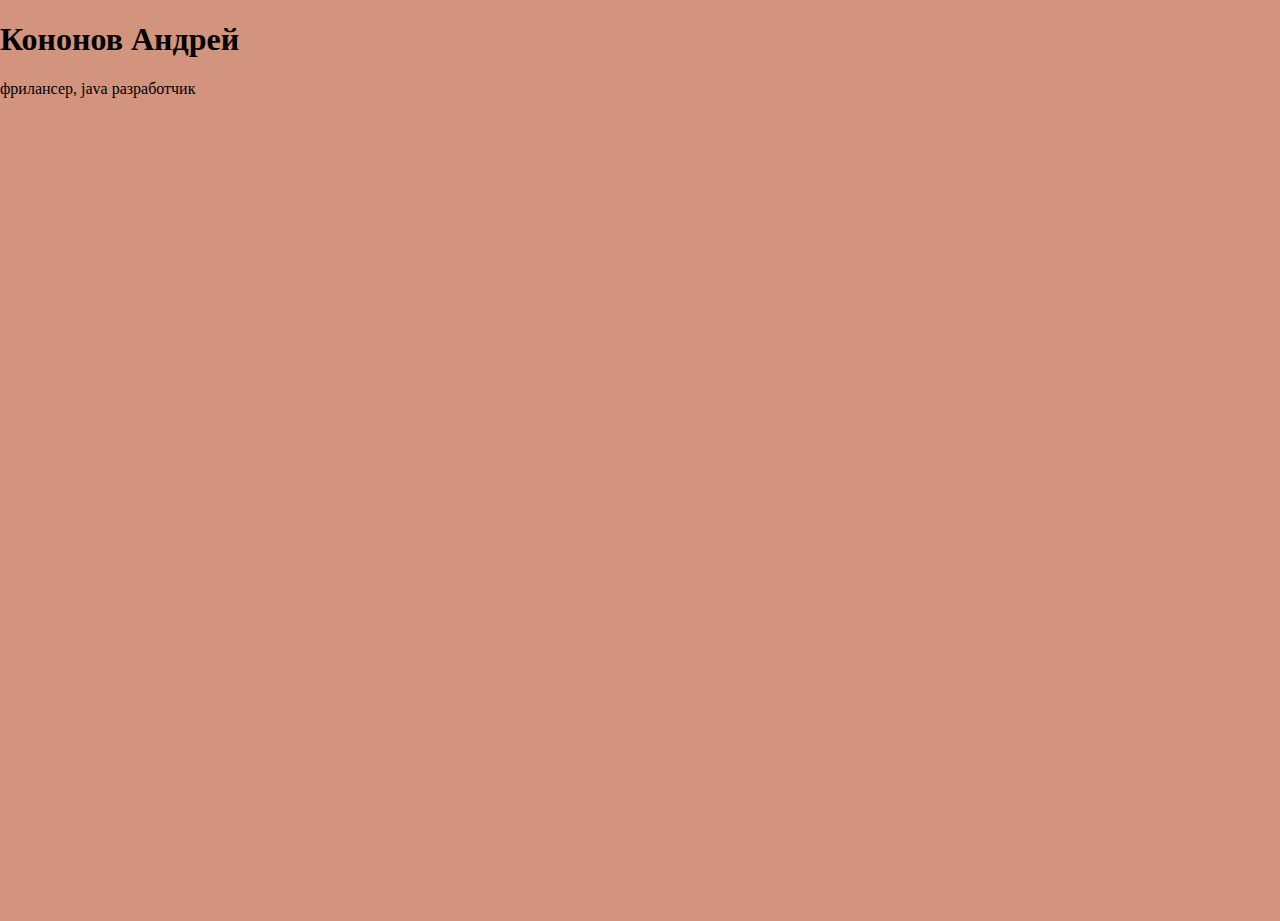
==== index.html @ a5bd852a "First commit" ====
<!DOCTYPE html>
<html lang="ru">
<head>
    <meta charset="UTF-8">
    <meta name="viewport" content="width=device-width, initial-scale=1.0">
    <title>Сайт тест</title>
    <link rel="stylesheet" href="./css/main.css">
</head>
</h6>
<body>
    <div class="header-one">
        <h1 class="header-title">Кононов Андрей</h1>
        <p class="header-subtitle">фрилансер, java разработчик</p>
    </div>
</body>
</html>
---- css/main.css ----
body{
    margin: 0;
    background-color: rgb(211, 148, 125);
}

.header-one {
    width: 100%;
    height: 100vh;
    background-image: image("./../imagen");

}
.header-title{
    
}
.header-subtitle{
    
}
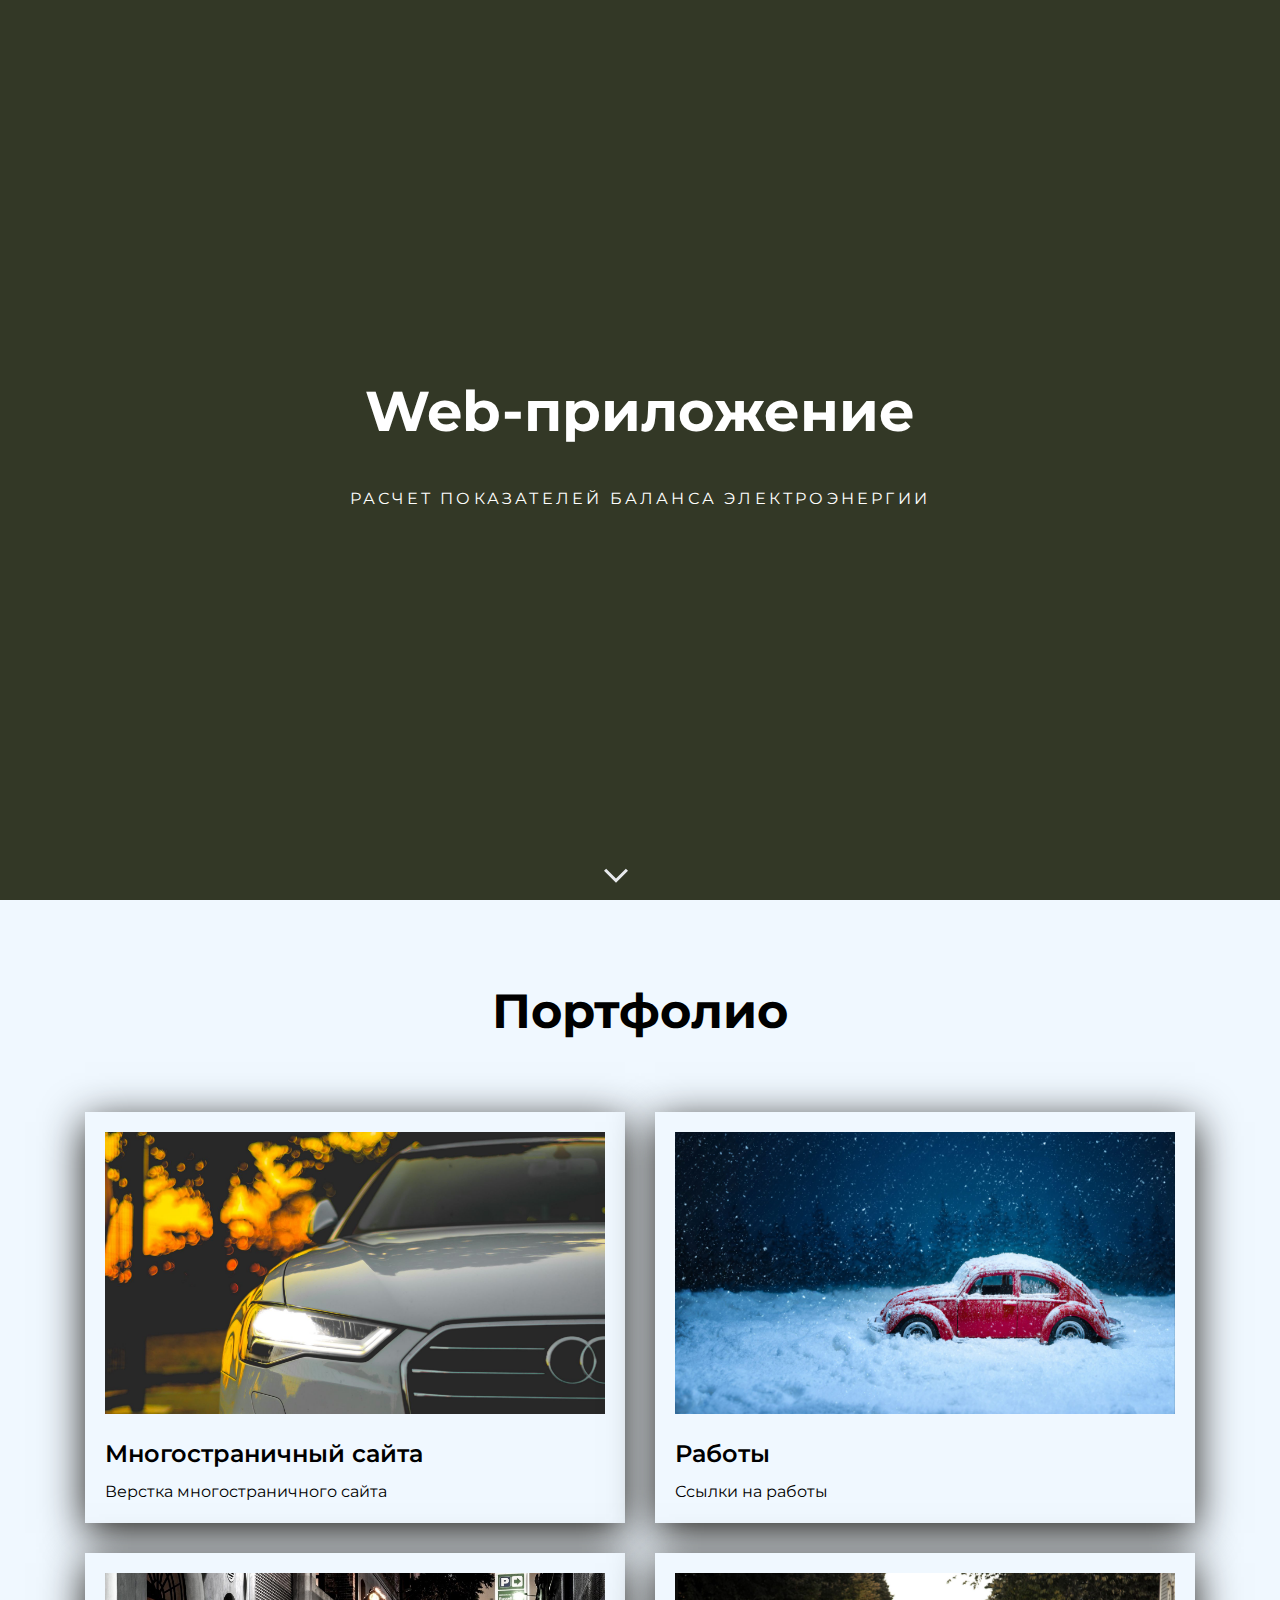
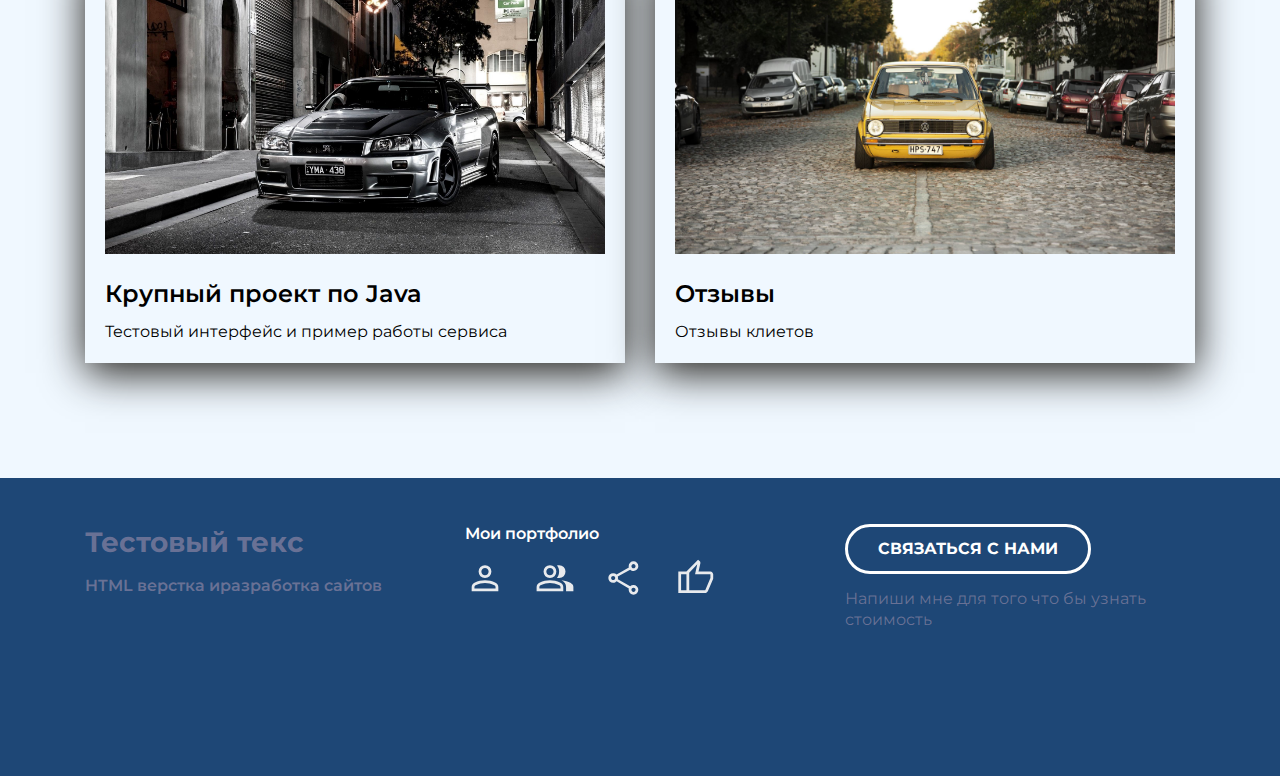
==== commit 02efb83f: "Two commit" ====
--- a/index.html
+++ b/index.html
@@ -5,12 +5,113 @@
     <meta name="viewport" content="width=device-width, initial-scale=1.0">
     <title>Сайт тест</title>
     <link rel="stylesheet" href="./css/main.css">
+    <link rel="stylesheet" href="/css/media.css">
+    <link href="https://fonts.googleapis.com/css2?family=Montserrat:ital,wght@0,100..900;1,100..900&display=swap" rel="stylesheet">
 </head>
-</h6>
 <body>
-    <div class="header-one">
-        <h1 class="header-title">Кононов Андрей</h1>
-        <p class="header-subtitle">фрилансер, java разработчик</p>
-    </div>
+    <header class="header-one" id="header">
+        <h1 class="header-title">Web-приложение</h1>
+        <p class="header-subtitle">Расчет показателей баланса электроэнергии </p>
+        <a href="#portfolio" class="header-arrow"> <img src="./imagen/keyboard_arrow_down_48dp_E8EAED_FILL0_wght400_GRAD0_opsz48.svg" alt="arrow">
+        </a>
+    </header>
+    <main>
+        <section class="portfolio" id="portfolio">
+            <div class="conteiner">
+                <h2 class="portfolio-header" > Портфолио</h2>
+                <!-- Portfolio-->
+                <div class="portfolio-cards-wrapper">
+                    <!-- Card-->
+                    <div class="card">
+                        <a href="index2.html" class="card-link">
+                            <img class="card-img" src="./imagen/portfolio/portf-1.jpg" alt="imagen">
+                            <h3 class="card-title">Многостраничный сайта</h3>
+                            <p>Верстка многостраничного сайта</p>
+                        </a>
+                    </div>
+                    <!-- // Card-->
+
+                    <!-- Card-->
+                    <div class="card">
+                        <a href="index2.html" class="card-link">
+                            <img class="card-img" src="./imagen/portfolio/portf-2.jpg" alt="imagen">
+                            <h3 class="card-title">Работы</h3>
+                            <p>Ссылки на работы</p>
+                        </a>
+                    </div>
+                    <!-- // Card-->
+
+                    <!-- Card-->
+                    <div class="card">
+                        <a href="index2.html" class="card-link">
+                            <img class="card-img" src="./imagen/portfolio/portf-3.jpg" alt="imagen">
+                            <h3 class="card-title">Крупный проект по Java</h3>
+                            <p>Тестовый интерфейс и пример работы сервиса</p>
+                        </a>
+                    </div>
+                    <!-- // Card-->
+
+                    <!-- Card-->
+                    <div class="card">
+                        <a href="index2.html" class="card-link">
+                            <img class="card-img" src="./imagen/portfolio/portf-4.jpg" alt="imagen">
+                            <h3 class="card-title">Отзывы</h3>
+                            <p>Отзывы клиетов</p>
+                        </a>
+                    </div>
+                    <!-- // Card-->
+
+                </div>
+                <!-- //Portfolio -->
+            </div>
+        </section>
+    </main>
+    <footer class="footer">
+        <div class="conteiner">
+            <div class="footer-row">
+                <div class="footer-copyright footer-col" >
+                    <div class="footer-copyright-name"> Тестовый текс</div>
+                    <p>HTML верстка иразработка сайтов</p>
+                </div>
+                <!-- Footer icons-->    
+                <div class="footer-icons footer-col">
+                    <p>Мои портфолио</p>
+                    <div class="footer-icons-row">
+                        <a href="#">
+                            <div class="footer-icons">
+                                <img src="./imagen/icons/person.svg" alt="icon">
+                            </div>
+                        </a>
+                        <a href="#">
+                            <div class="footer-icons">
+                                <img src="./imagen/icons/group.svg" alt="icon">
+                            </div>
+                        </a>
+                        <a href="#">
+                            <div class="footer-icons">
+                                <img src="./imagen/icons/share.svg" alt="icon">
+                            </div>
+                        </a>
+                        <a href="#">
+                            <div class="footer-icons">
+                                <img src="./imagen/icons/thumb.svg" alt="icon">
+                            </div>
+                        </a>
+                    </div>
+                </div>
+                <!-- // Footer icons-->
+                <div class="footer-contacs footer-col">
+                    <a href="https://dzen.ru/webcademy" class="footer-button"> Связаться с нами</a>
+                    <p>Напиши мне для того что бы узнать стоимость </p>
+                </div> 
+            </div>
+        </div>
+    </footer>
+
+    <!-- Библиотеки и плагины-->
+     <script src="./libs/jquery/jquery-3.7.1.min.js"></script>
+     <script src="./libs/vide/jquery.vide.min.js"></script>
+     <!-- Собственный скрипт-->
+      <script src="./js/main.js"></script>
 </body>
 </html>--- a/css/main.css
+++ b/css/main.css
@@ -1,21 +1,271 @@
-
-
-
+*{
+    box-sizing: border-box;
+}
+html{
+    scroll-behavior: smooth;
+}
 
 body{
     margin: 0;
-    background-color: rgb(211, 148, 125);
+    font-family: 'Montserrat', sans-serif;
+    color: black;
+}
+img{
+    max-width: 100%;
+}
+.conteiner{
+    max-width: 1140px;
+    margin-left: auto;
+    margin-right: auto;
+    padding-left: 15px;
+    padding-right: 15px;
+}
+
+.none{
+    display: none !important;
 }
 
 .header-one {
+    position: relative;
+    display: flex;
+    flex-direction: column;
+    justify-content: center;
+    align-items: center;
+
     width: 100%;
     height: 100vh;
-    background-image: image("./../imagen");
-
-}
+
+    /*background-image: url("./../imagen/heder/heder-1.jpg") ;*/
+    background-size: cover;
+    background-position: center;
+}
+
 .header-title{
-    
-}
+    margin: 0;
+    margin-bottom: 25px;
+    font-weight: 700;
+    font-size: 56px;
+    line-height: 130%;
+    text-align: center;
+    color: rgb(255, 255, 255);    
+}
+
 .header-subtitle{
-    
+    font-weight: 400;
+    font-size: 16px;
+    line-height: 130%;
+    text-align: center;
+    letter-spacing: 0.2em;
+    text-transform: uppercase;
+    color: rgb(255, 255, 255);   
+}
+
+.header-arrow{
+    width: 48px;
+    height: 48px;
+    position: absolute;
+    bottom: 0;
+    transform: translate(-50%,0);
+}
+
+/* Portfolio*/
+.portfolio {
+padding-top: 80px;
+padding-bottom: 115px;
+background-color: aliceblue;
+}
+.portfolio-header{ 
+    margin: 0;
+    margin-bottom: 70px;
+    font-weight: 700;
+    font-size: 48px;
+    line-height: 130%;
+    text-align: center;
+    color: black;
+
+}
+.portfolio-cards-wrapper{
+    display: flex;
+    flex-wrap: wrap;
+    justify-content: space-between;
+}
+.card{
+    margin-bottom: 30px;
+    background-color: aliceblue;
+    max-width: 540px;
+    box-shadow: 0px 10px 40px rgb(31, 29, 25);
+    transition: transform 0.2s ease-in-out;
+}
+.card:hover{
+    transform: translateY(15px);
+}
+.card-link{
+    padding: 20px;
+    color: #000;
+    display: block;
+    text-decoration: none;
+}
+.card-link:hover{
+    color: blue;
+}
+
+.card:last-child, .card:nth-last-child(2)  {
+    margin-bottom: 0;
+}
+
+.card-title{
+    margin: 0;
+    margin-top: 20px;
+    margin-bottom: 13px;
+    font-weight: 600;
+    font-size: 24px;
+    line-height: 130%;
+}
+.card p {
+    margin: 0;
+    font-size: 16px;
+    line-height: 130%;
+}
+
+/* Footer */
+
+.footer {
+    margin: 0;
+    background: #1e4776;
+    padding-top: 46px;
+    padding-bottom: 130px;
+    color: white;
+
+}
+
+.footer-row{
+    display: flex;
+    flex-direction: row;
+    justify-content:  space-between;
+}
+
+.footer-col{
+    max-width: 350px;
+    flex-grow: 1;
+}
+
+.footer-copyright{
+    color: #7E7E9Ec9;
+    line-height: 1.3;
+}
+
+.footer-copyright-name{
+    font-weight: 700;
+    font-size: 28px;
+}
+
+.footer-copyright p {
+    font-weight: 600;
+    font-size: 16px;
+}
+
+
+.footer-icons-row{
+    display: flex;
+    align-items: center;
+}
+
+.footer-icons p{
+    margin: 0;
+    margin-bottom: 15px;
+    font-weight: 600;
+    font-size: 16px;
+}
+
+.footer-icons-row > * + * {
+    margin-left: 30px;
+}
+
+
+.footer-button{
+    display: inline-block;
+    border: 3px solid white ;
+    border-radius: 50px;
+    padding-left: 30px;
+    padding-right: 30px;
+    color: white;
+    line-height: 44px;
+
+    font-weight: 700;
+    font-size: 16px;
+    text-transform: uppercase;
+    text-decoration: none;
+    transition: all ease-in-out;
+}
+.footer-button:hover{
+    color: #1e4776;
+    background-color: white;
+}
+
+.footer-contacs p{
+    margin: 15px 0;
+    font-size: 16px;
+    line-height: 1.3;
+    color: #7E7E9Ec9;
+
+}
+
+/* Two page */
+
+.project {
+    padding-top: 80px;
+    padding-bottom: 80px;
+    margin: 0;
+    text-align: center;
+    background: white;
+}
+
+.project-header{
+    margin: 0;
+    margin-bottom: 40px;
+    padding: 20px;
+    font-size: 46px;
+    line-height: 1.3;
+}
+
+.project-image{
+    background-color: #000;
+    margin: auto;
+    box-shadow: 60px -60px 800px rgb(62, 11, 109);
+    width: fit-content;
+    margin-bottom: 40px;
+}
+
+
+.project-disc{
+    margin: 70px auto 60px;
+    max-width: 730px;
+}
+
+.project-disc p{
+    font-size: 16px;
+    line-height: 1.5;
+    margin-bottom: 15px;
+
+}
+
+.project-button-one{
+    display: inline-block;
+    border: 3px solid #1e4776 ;
+    border-radius: 60px;
+    padding-left: 30px;
+    padding-right: 30px;
+    color: #1e4776;
+    line-height: 54px;
+
+    font-weight: 700;
+    font-size: 16px;
+    text-transform: uppercase;
+    text-decoration: none;
+    transition: all ease-in;
+}
+
+.project-button-one:hover{
+    color: white;
+    background-color: #1e4776;
 }--- a/css/media.css
+++ b/css/media.css
@@ -0,0 +1,106 @@
+/* Для экрана меньше  */
+@media (max-width: 1140px){
+    .card{
+        width: calc(50% - 15px);
+    }
+    .footer{
+        padding-top: 40px;
+        padding-bottom: 60px;
+    }
+    .footer-row{
+        flex-direction: column-reverse;
+        align-items: center;
+    }
+    .footer-col{
+        text-align: center;
+        margin-bottom: 50px;
+    }
+    .project-image{
+        width: calc(80%);
+    }
+}
+@media (max-width: 760px){
+    .header-title {
+        font-size: 32px;
+    }
+    .header-subtitle {
+       font-size: 12px; 
+    }
+    .portfolio{
+        padding-top: 40px;
+        padding-bottom: 57px;
+    }
+    .portfolio-header{
+        font-size: 24px;
+        margin-bottom: 30px;
+    }
+    .portfolio-cards-wrapper{
+        justify-content: center;
+    }
+    .card {
+        max-width: 530px;
+        width: 100%;
+    }
+    .card:nth-last-child(2){
+        margin-bottom: 30px;
+    }
+    .card-link {
+        padding: 10px;
+    }
+    .card-title{
+        font-size: 12px;
+        margin-top: 10px;
+        margin-bottom: 6px;
+
+    }
+    .card p{
+        font-size: 8px;
+    }
+    .footer-row{
+        flex-direction: column-reverse;
+        align-items: center;
+    }
+    
+    .footer-col:first-child{
+        margin-bottom: 0;
+    }
+    .footer-copyright-name{
+        font-size: 18px;
+    }
+    .footer-copyright p{
+        font-size: 14px;
+    }
+    .footer-icons p{
+        font-style: 14px;
+    }
+    .footer-contacs p{
+        font-style: 14px;
+        margin: 0;
+        margin-top: 15px;
+    }
+    .project{
+        padding-top: 40px;
+        padding-bottom: 60px;
+    }
+    .project-header{
+        font-size: 28px;
+        padding: 10px;
+        margin-bottom: 30px;
+    }
+    .project-image{
+        margin-bottom: 20px;
+    }
+    .project-disc p{
+        font-size: 10px;
+    }
+    .project-disc{
+        margin: 30px auto 30px;
+    }
+    .project-button-one{
+        padding-left: 15px;
+        padding-right: 15px;
+        font-size: 10px;
+        line-height: 35px;
+
+    }
+}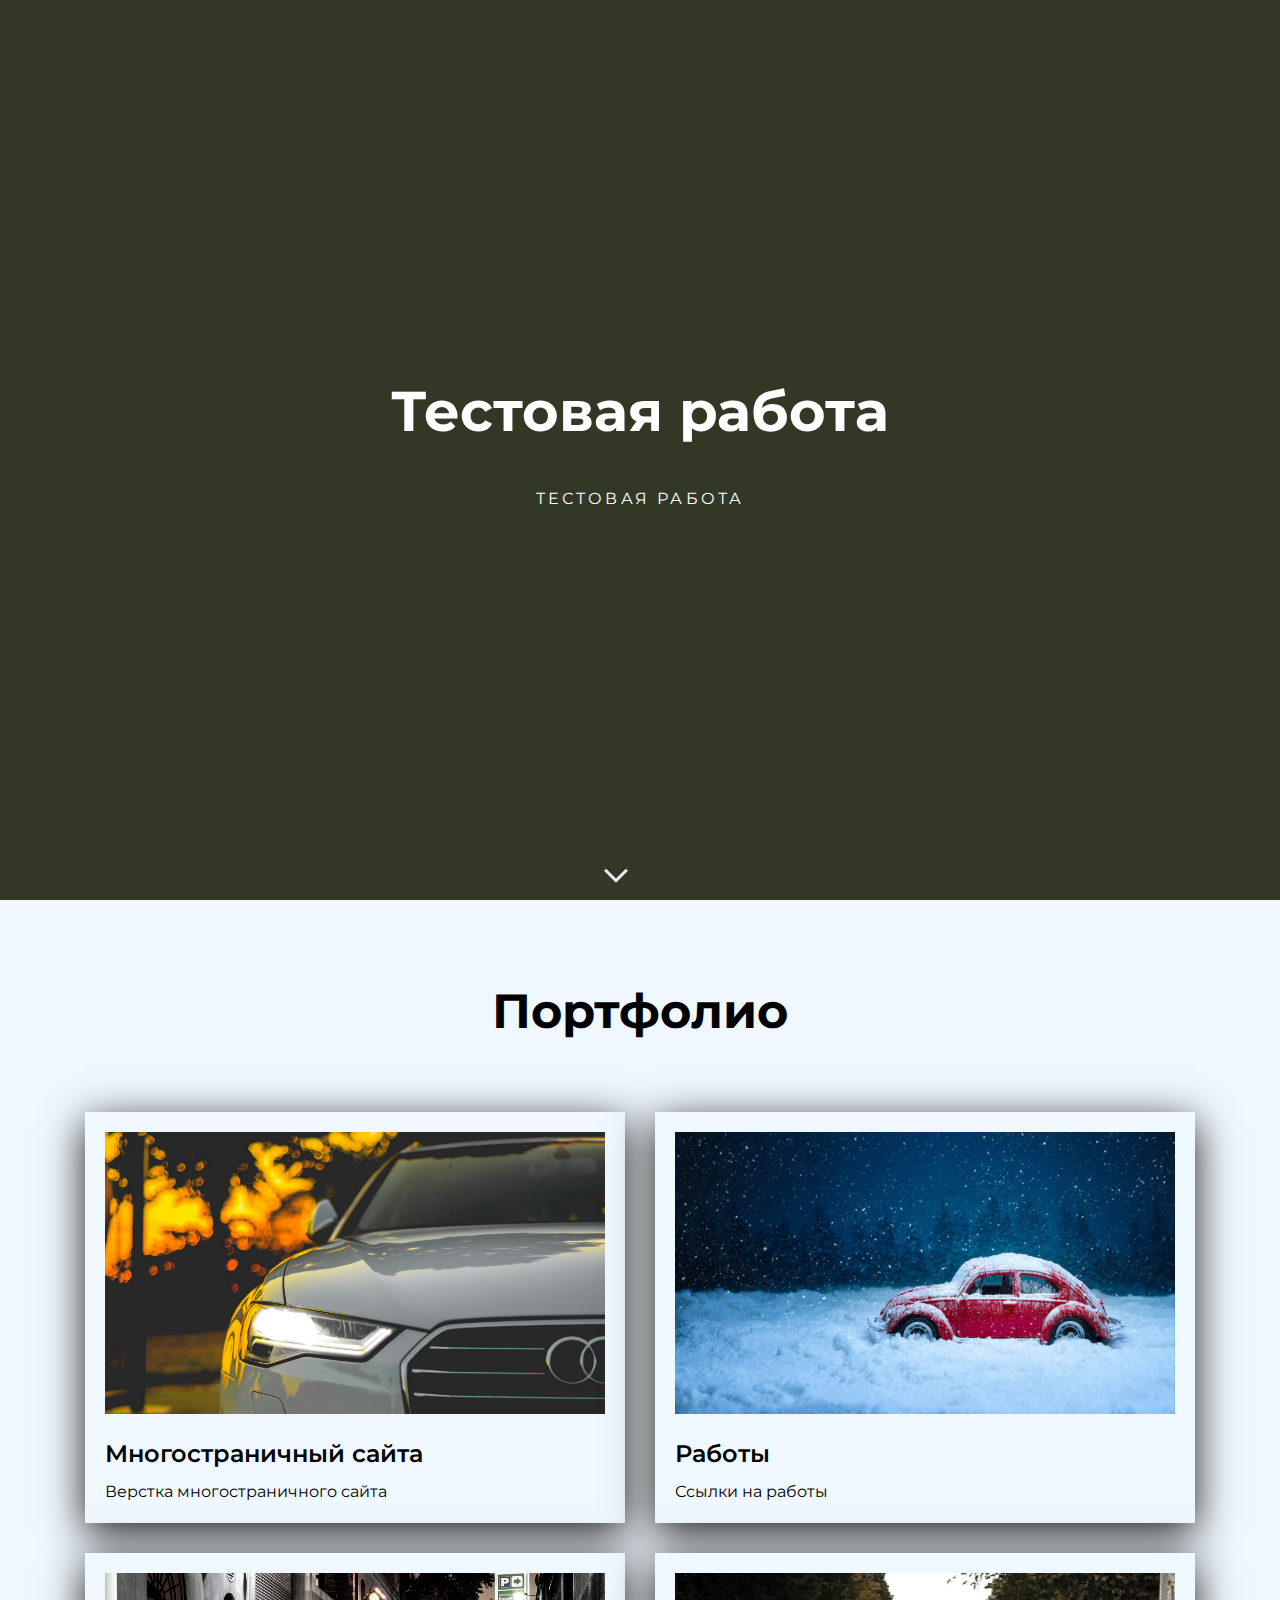
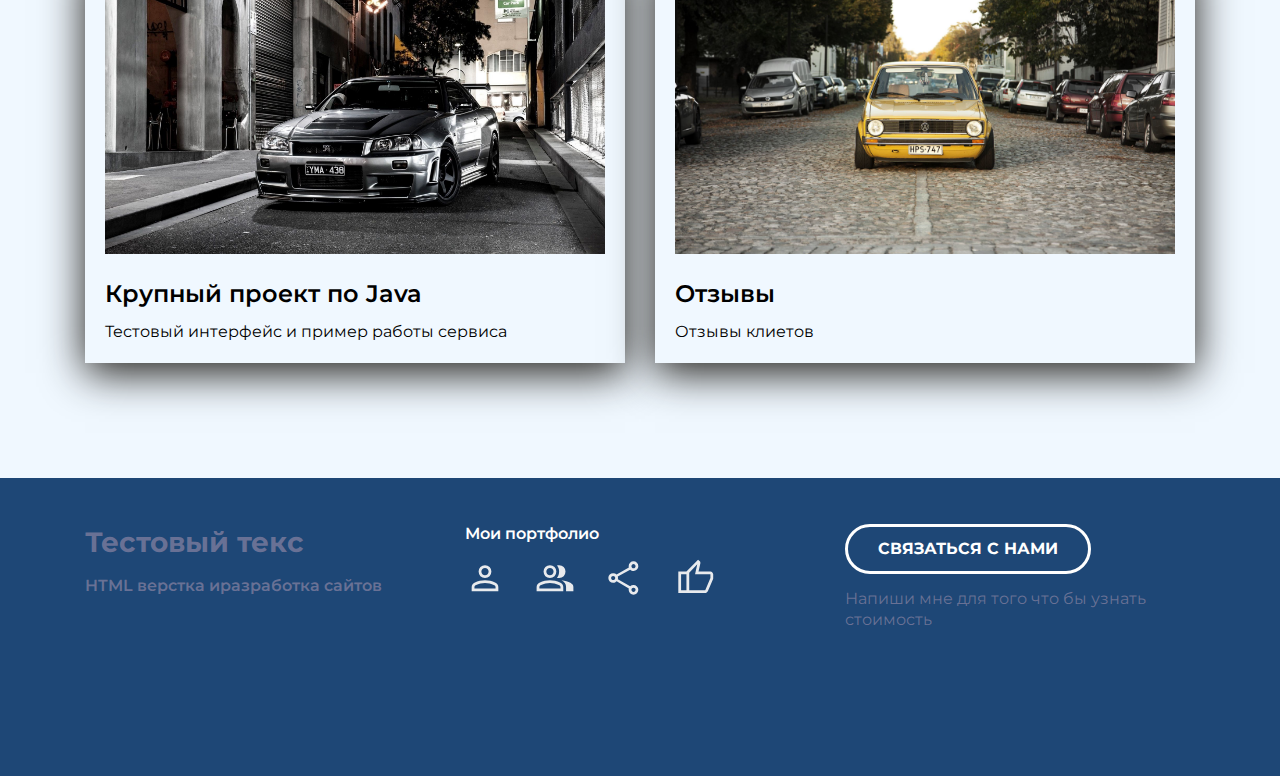
==== commit 0769323c: "Header modif" ====
--- a/index.html
+++ b/index.html
@@ -10,8 +10,8 @@
 </head>
 <body>
     <header class="header-one" id="header">
-        <h1 class="header-title">Web-приложение</h1>
-        <p class="header-subtitle">Расчет показателей баланса электроэнергии </p>
+        <h1 class="header-title">Тестовая работа</h1>
+        <p class="header-subtitle">Тестовая работа</p>
         <a href="#portfolio" class="header-arrow"> <img src="./imagen/keyboard_arrow_down_48dp_E8EAED_FILL0_wght400_GRAD0_opsz48.svg" alt="arrow">
         </a>
     </header>
